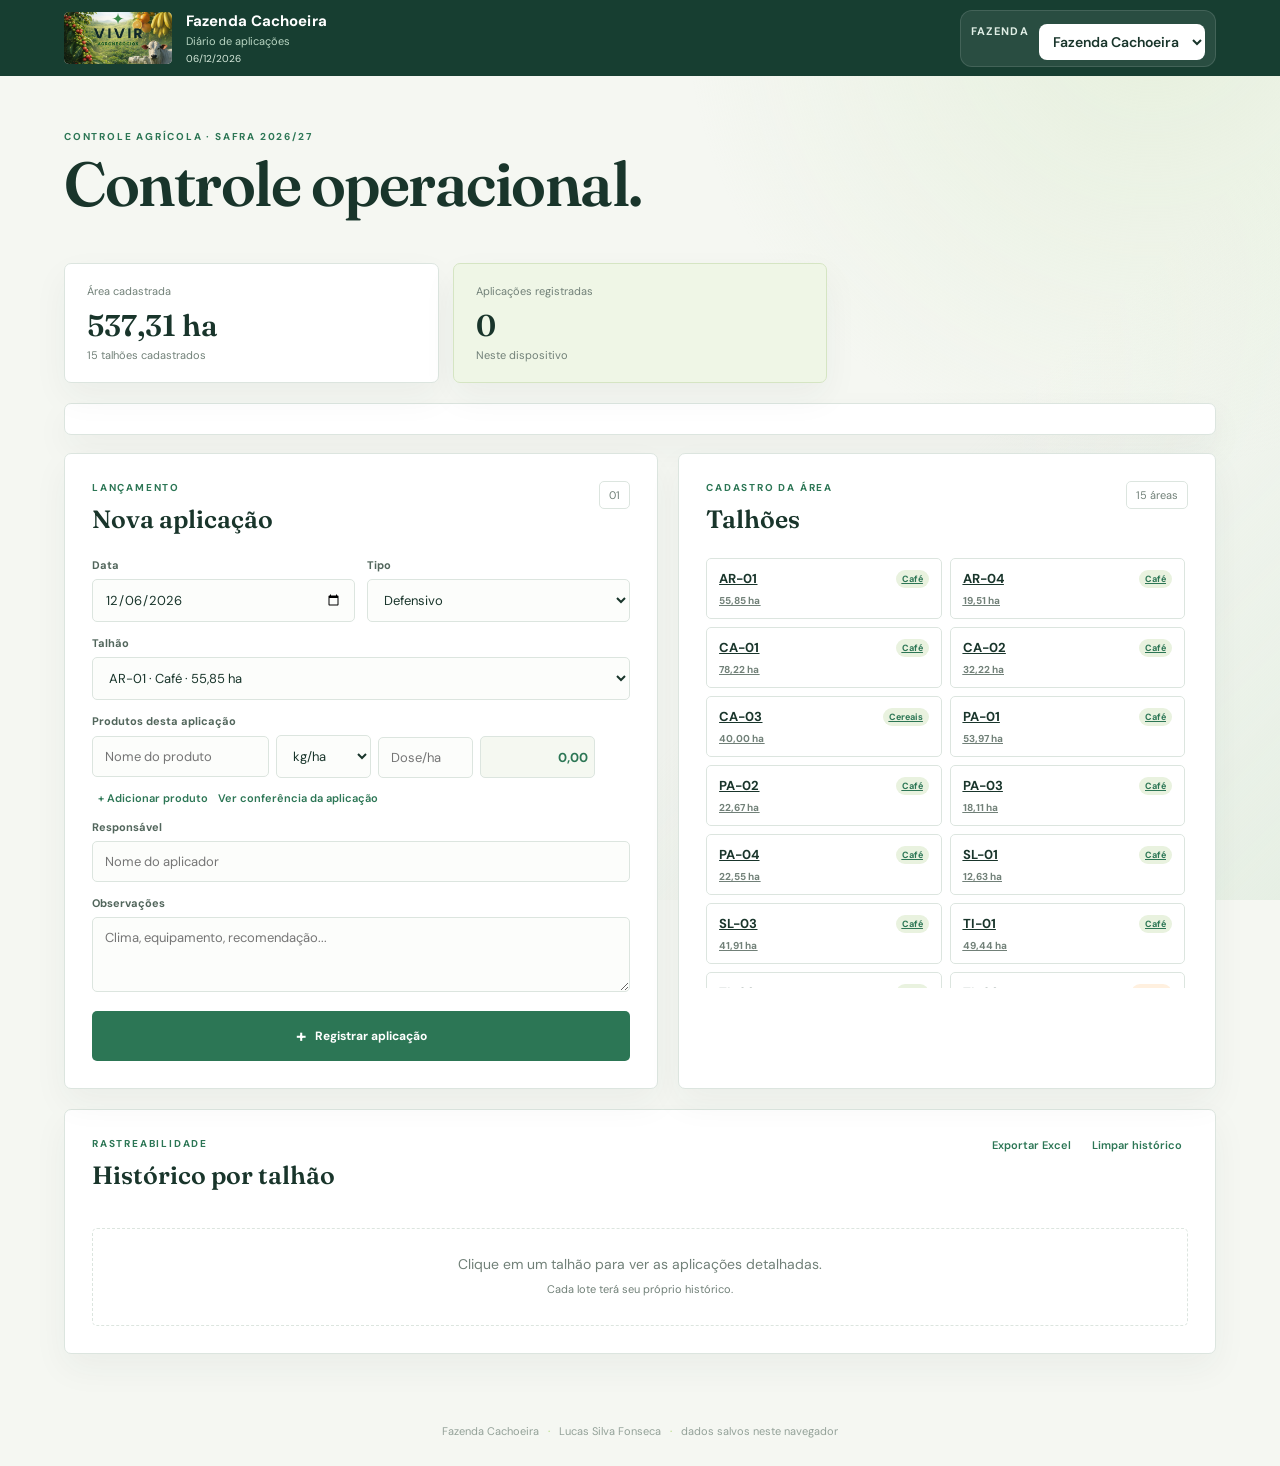
==== index.html @ 56c957b0 "Add files via upload" ====
<!doctype html>
<html lang="pt-BR">
<head>
  <meta charset="UTF-8" />
  <meta name="viewport" content="width=device-width, initial-scale=1.0" />
  <title>Fazenda Cachoeira | Aplicações</title>
  <link rel="stylesheet" href="styles.css?v=20260829-2" />
  <link rel="stylesheet" href="map.css?v=20260829-2" />
</head>
<body>
  <header class="topbar">
    <div class="brand"><img class="brand-logo" src="logo-vivir.jpeg" alt="VIVIR Agronegócios" /><div><strong id="farm-title">Fazenda Cachoeira</strong><small>Diário de aplicações</small><span id="header-date" class="header-date"></span></div></div>
    <div class="farm-switcher"><label for="farm-select">Fazenda</label><select id="farm-select"><option value="cachoeira">Fazenda Cachoeira</option><option value="berrador">Fazenda Berrador</option></select></div>
  </header>
  <main class="shell">
    <section class="intro"><div><p class="eyebrow">CONTROLE AGRÍCOLA · SAFRA 2026/27</p><h1>Controle operacional.</h1></div></section>
    <section class="metrics" aria-label="Resumo da fazenda">
      <article class="metric"><span class="metric-label">Área cadastrada</span><strong id="total-area">497,31 ha</strong><span class="metric-note">14 talhões cadastrados</span></article>
      <article class="metric accent"><span class="metric-label">Aplicações registradas</span><strong id="application-count">0</strong><span class="metric-note">Neste dispositivo</span></article>
    </section>
    <section id="application-status" class="panel application-status" aria-live="polite"></section>
    <div class="content-grid">
      <section class="panel form-panel"><div class="panel-heading"><div><p class="eyebrow">LANÇAMENTO</p><h2>Nova aplicação</h2></div><span class="panel-number">01</span></div>
        <form id="application-form">
          <div class="field-row"><label>Data<input id="date" type="date" required /></label><label>Tipo<select id="type" required><option value="Defensivo">Defensivo</option><option value="Fertilizante">Fertilizante</option><option value="Corretivo">Corretivo</option></select></label></div>
          <label>Talhão<select id="plot" required></select></label>
          <div class="products-heading"><label>Produtos desta aplicação</label></div>
          <div id="product-lines"><div class="product-line"><div class="product-search"><input class="product" type="text" placeholder="Nome do produto" required /></div><select class="unit"><option value="kg/ha">kg/ha</option><option value="L/ha">L/ha</option><option value="g/ha">g/ha</option><option value="mL/ha">mL/ha</option></select><input class="dose" type="number" min="0" step="0.01" placeholder="Dose/ha" required /><strong class="line-total">0,00</strong><button class="remove-product" type="button" hidden>×</button></div></div>
          <button id="add-product" class="text-button add-product-below" type="button">+ Adicionar produto</button>
          <button id="show-check" class="text-button check-button" type="button">Ver conferência da aplicação</button>
          <section id="application-check" class="application-check" hidden aria-live="polite"></section>
          <label>Responsável<input id="responsible" placeholder="Nome do aplicador" /></label>
          <label>Observações<textarea id="notes" rows="3" placeholder="Clima, equipamento, recomendação..." ></textarea></label>
          <button class="primary-button" type="submit"><span>+</span> Registrar aplicação</button>
        </form>
      </section>
      <section class="panel plots-panel"><div class="panel-heading"><div><p class="eyebrow">CADASTRO DA ÁREA</p><h2>Talhões</h2></div><span class="plot-count" id="plot-count">14 áreas</span></div><div class="plot-list" id="plot-list"></div></section>
    </div>
    <section class="panel history-panel"><div class="panel-heading"><div><p class="eyebrow">RASTREABILIDADE</p><h2>Histórico por talhão</h2></div><div class="history-actions"><button id="export-history" class="text-button" type="button">Exportar Excel</button><button id="clear-history" class="text-button" type="button">Limpar histórico</button></div></div><div id="history-plots" class="history-plots"></div><div id="history" class="history-empty">Clique em um talhão para ver as aplicações detalhadas.<br><span>Cada lote terá seu próprio histórico.</span></div></section>
  </main>
  <footer>Fazenda Cachoeira <span>·</span> Lucas Silva Fonseca <span>·</span> dados salvos neste navegador</footer>
  <script src="app.js?v=20260829-2"></script>
</body>
</html>
---- styles.css ----
@import url('https://fonts.googleapis.com/css2?family=DM+Sans:wght@400;500;600;700&family=Fraunces:opsz,wght@9..144,600&display=swap');
:root{--ink:#19352b;--muted:#718078;--line:#dce5df;--paper:#f5f7f2;--white:#fff;--green:#2c7655;--lime:#a9d66b;--orange:#d87b43;--shadow:0 14px 35px #2342330d}*{box-sizing:border-box}body{margin:0;background:var(--paper);color:var(--ink);font:14px 'DM Sans',sans-serif}body:before{content:'';position:fixed;inset:0;pointer-events:none;background:radial-gradient(circle at 90% 0,#dcebcf99,transparent 32%),linear-gradient(135deg,#fff0 65%,#e6efe4 100%)}.topbar{height:76px;background:#173e31;color:#fff;display:flex;align-items:center;justify-content:space-between;padding:0 max(5vw,28px);position:relative}.brand{display:flex;align-items:center;gap:12px}.brand-mark{display:grid;place-items:center;width:38px;height:38px;border-radius:11px;background:var(--lime);color:#1f4935;font-size:12px;font-weight:700}.brand strong,.brand small{display:block}.brand strong{font-size:15px;letter-spacing:.1px}.brand small{color:#a6c8b7;font-size:11px;margin-top:3px}.farm-switcher{display:flex;align-items:center;gap:10px;background:rgba(255,255,255,0.08);border:1px solid rgba(255,255,255,0.12);padding:6px 10px;border-radius:12px}.farm-switcher label{color:#dfeee5;font-size:11px;letter-spacing:0.12em;text-transform:uppercase}.farm-switcher select{background:#fff;border:none;border-radius:8px;padding:8px 10px;color:var(--ink);font:inherit;font-weight:600;outline:none}.farm-switcher select:focus{box-shadow:0 0 0 2px rgba(169,214,107,0.5)}.import-button{border:1px solid #a1c2ac66;color:#e6f2e9;padding:10px 14px;border-radius:7px;font-weight:600;font-size:12px;cursor:pointer}.import-button:hover{background:#ffffff12}.import-button input{display:none}.shell{width:min(1180px,90vw);margin:0 auto;padding:54px 0 70px;position:relative}.intro{display:flex;align-items:flex-end;justify-content:space-between;gap:30px;margin-bottom:35px}.eyebrow{font-size:10px;letter-spacing:1.8px;font-weight:700;color:var(--green);margin:0 0 10px}.intro h1{font:600 clamp(38px,5vw,62px) Fraunces,serif;letter-spacing:-1.5px;margin:0 0 13px;line-height:1}.lede{max-width:560px;color:var(--muted);font-size:16px;line-height:1.55;margin:0}.season-chip{background:#fff;border:1px solid var(--line);padding:12px 15px;border-radius:6px;color:var(--muted);font-size:12px;white-space:nowrap}.live-dot{width:8px;height:8px;background:var(--orange);border-radius:50%;display:inline-block;margin-right:8px}.metrics{display:grid;grid-template-columns:repeat(3,1fr);gap:14px;margin-bottom:20px}.metric{background:var(--white);border:1px solid var(--line);border-radius:7px;padding:20px 22px;box-shadow:var(--shadow)}.metric.accent{background:#eff6e6;border-color:#d5e5c3}.metric-label,.metric-note{display:block;color:var(--muted);font-size:11px}.metric strong{display:block;font:600 30px Fraunces,serif;margin:9px 0 4px}.content-grid{display:grid;grid-template-columns:1.05fr .95fr;gap:20px}.panel{background:var(--white);border:1px solid var(--line);border-radius:7px;box-shadow:var(--shadow)}.form-panel,.plots-panel{padding:27px}.panel-heading{display:flex;align-items:flex-start;justify-content:space-between;margin-bottom:24px}.panel-heading h2{font:600 25px Fraunces,serif;margin:0}.panel-number,.plot-count{font-size:11px;color:var(--muted);border:1px solid var(--line);padding:6px 9px;border-radius:5px}.field-row{display:grid;grid-template-columns:1fr 1fr;gap:12px}label{display:block;font-size:11px;font-weight:700;color:#52665c;margin-bottom:14px}input,select,textarea{display:block;width:100%;border:1px solid var(--line);border-radius:5px;background:#fcfdfb;padding:11px 12px;color:var(--ink);font:13px 'DM Sans',sans-serif;margin-top:7px;outline:none}textarea{resize:vertical}input:focus,select:focus,textarea:focus{border-color:var(--green);box-shadow:0 0 0 3px #2c765515}#product-lines{display:grid;gap:12px}.product-line{display:grid;grid-template-columns:minmax(0,2.2fr) 110px 120px 82px 36px;gap:12px;align-items:end}.product-search{display:flex;flex-direction:column}.product-line .unit,.product-line .dose,.product-line .line-total,.product-line .remove-product{align-self:end}.product-line .line-total{display:flex;align-items:center;justify-content:flex-end;min-height:42px;padding:0 6px 0 0;font-size:13px;font-weight:700;color:var(--green)}.product-line .remove-product{width:36px;height:36px;border:1px solid var(--line);border-radius:5px;background:#fff;color:var(--muted);font-size:18px;cursor:pointer}.dose-box{display:grid;grid-template-columns:1fr 1fr;gap:12px;align-items:start}.total-box{height:65px;background:#f0f6ea;border:1px dashed #b8d29c;border-radius:5px;margin-top:20px;padding:9px 12px}.total-box span{font-size:10px;color:var(--green);display:block}.total-box strong{display:block;font:600 21px Fraunces,serif;margin-top:4px}.primary-button{border:0;background:var(--green);color:#fff;border-radius:5px;padding:13px 16px;font:700 12px 'DM Sans',sans-serif;cursor:pointer;width:100%;margin-top:5px}.primary-button:hover{background:#205e42}.primary-button span{font-size:18px;vertical-align:-2px;margin-right:6px}.plot-list{display:grid;grid-template-columns:1fr 1fr;gap:8px;max-height:430px;overflow:auto;padding-right:3px}.plot-card{border:1px solid var(--line);border-radius:5px;padding:11px 12px;cursor:pointer;transition:.15s}.plot-card:hover,.plot-card.selected{border-color:#8fbe6c;background:#f4f9ee}.plot-card-head{display:flex;align-items:center;justify-content:space-between;gap:8px}.plot-card strong{display:block;font-size:13px;line-height:1.3}.plot-card small{display:block;color:var(--muted);font-size:10px;margin-top:6px}.crop-tag{font-size:9px;font-weight:700;border-radius:10px;padding:3px 6px;background:#e9f2df;color:var(--green)}.crop-tag.citrus{background:#fff0df;color:#a65d27}.history-panel{margin-top:20px;padding:27px}.text-button{background:none;border:0;color:var(--green);font:600 11px 'DM Sans',sans-serif;cursor:pointer}.history-empty{text-align:center;color:var(--muted);padding:24px;border:1px dashed var(--line);border-radius:5px;line-height:1.7}.history-empty span{font-size:11px}.history-row{display:grid;grid-template-columns:100px 1fr 120px 120px 100px;gap:15px;align-items:center;padding:14px 0;border-bottom:1px solid var(--line)}.history-row:last-child{border:0}.history-row small{color:var(--muted);font-size:11px}.history-row strong{font-size:13px}.history-dose{text-align:right;font-weight:700;color:var(--green)}footer{text-align:center;color:#93a198;font-size:11px;padding:0 0 28px}footer span{margin:0 6px;color:var(--lime)}@media(max-width:780px){.shell{width:min(94vw,560px);padding-top:35px}.intro{display:block}.season-chip{display:inline-block;margin-top:24px}.metrics{grid-template-columns:1fr}.content-grid{grid-template-columns:1fr}.plot-list{max-height:none}.history-row{grid-template-columns:1fr 1fr}.history-dose{text-align:left}.history-row small:last-child{grid-column:2}.topbar{padding:0 18px}.import-button{padding:9px}.brand strong{font-size:13px}}
---- map.css ----
.products-heading{display:flex;justify-content:space-between;align-items:center}.products-heading label{margin-bottom:0}.product-line{display:grid;grid-template-columns:minmax(0,1.45fr) .78fr .78fr .95fr 28px;gap:7px;margin:7px 0 10px;align-items:center}.product-line input,.product-line select{margin-top:0}.product-search{min-width:0}.product-search small{display:block;color:var(--muted);font-size:9px;margin:5px 0}.line-total{height:40px;display:flex;align-items:center;padding:0 10px;border:1px solid var(--line);border-radius:5px;background:#f5f8f1;color:var(--green);font-size:12px;white-space:nowrap}.remove-product{border:1px solid var(--line);background:#fff;color:#a55b45;border-radius:4px;cursor:pointer;font-size:18px}.add-product-below{margin:0 0 14px}.history-actions{display:flex;gap:9px;align-items:center}.history-actions select{width:auto;margin:0;padding:7px 9px;font-size:11px}@media(max-width:780px){.products-heading{align-items:flex-start}.product-line{grid-template-columns:1fr 1fr}.product-search{grid-column:1 / -1}.line-total{grid-column:1}.remove-product{height:40px}}
.satellite-panel{margin-bottom:20px}.map-source{font-size:11px;color:var(--muted);border:1px solid var(--line);padding:8px 10px;border-radius:5px}.geo-map{height:480px;border-radius:8px;overflow:hidden;border:1px solid #cbd8c8;background:#dfe8df}.geo-map .leaflet-popup-content-wrapper{border-radius:6px}.geo-map .leaflet-popup-content{font:12px 'DM Sans',sans-serif;line-height:1.55}.geo-map .leaflet-popup-content strong{font-size:14px;color:var(--ink)}.geo-map .leaflet-popup-content small{color:var(--muted)}.geo-map .leaflet-popup-content span{color:var(--green)}@media(max-width:780px){.geo-map{height:360px}.map-source{font-size:10px}}
.history-plots{display:grid;grid-template-columns:repeat(6,1fr);gap:8px;margin:-4px 0 18px}.history-plot{border:1px solid var(--line);background:#fbfdf9;border-radius:6px;text-align:left;padding:10px;cursor:pointer;color:var(--ink);transition:.15s}.history-plot:hover,.history-plot.selected{border-color:#75a85e;background:#edf6e7;transform:translateY(-2px)}.history-plot strong,.history-plot small,.history-plot span{display:block}.history-plot strong{font-size:12px}.history-plot small{font-size:10px;color:var(--muted);margin-top:4px}.history-plot span{font-size:9px;color:var(--green);margin-top:7px}.history-detail-heading{display:flex;justify-content:space-between;align-items:end;border-bottom:1px solid var(--line);padding:0 0 15px;margin-bottom:2px}.history-detail-heading h3{font:600 23px Fraunces,serif;margin:0}.history-detail-heading>strong{font-size:12px;color:var(--green)}@media(max-width:780px){.history-plots{grid-template-columns:repeat(3,1fr)}.history-detail-heading{display:block}.history-detail-heading>strong{display:block;margin-top:8px}.history-actions{flex-wrap:wrap}}
.brand-logo{width:108px;height:52px;object-fit:cover;object-position:center 42%;border-radius:5px;background:#f6f5ee}.brand{gap:14px}.topbar{background:#173e31}.brand small{color:#b8d5c2}@media(max-width:780px){.brand-logo{width:86px;height:43px}.brand{gap:8px}}
.header-date{display:block;color:#d7eadc;font-size:10px;margin-top:4px}
.check-button{margin:2px 0 10px;padding-left:0}.application-check{border:1px solid var(--line);border-radius:6px;background:#fbfdf9;padding:12px;margin:0 0 16px}.check-heading{display:flex;justify-content:space-between;gap:12px;border-bottom:1px solid var(--line);padding-bottom:8px;margin-bottom:4px}.check-heading small{color:var(--muted)}.check-row{display:grid;grid-template-columns:1.2fr .8fr 1.4fr;gap:10px;padding:9px 0;border-bottom:1px solid #edf1eb;font-size:11px;align-items:center}.check-row:last-child{border-bottom:0}.check-row span{color:var(--muted)}.check-row b{color:var(--green)}@media(max-width:780px){.check-row{grid-template-columns:1fr 1fr}.check-row span:last-child{grid-column:1 / -1}}
.plots-panel .plot-card,.plots-panel .plot-card strong,.plots-panel .plot-card small,.plots-panel .plot-card .crop-tag{font-weight:700;text-decoration:underline}
.application-status{border-top:1px solid var(--line);border-bottom:1px solid var(--line);padding:14px 0 16px;margin:0 0 18px}.status-heading{display:flex;justify-content:space-between;align-items:center;gap:12px;margin-bottom:10px;color:var(--ink);font-size:12px;font-weight:700}.status-heading small{color:var(--muted);font-size:10px;font-weight:400}.status-dot{display:inline-block;width:8px;height:8px;border-radius:50%;margin:0 4px 0 10px}.status-dot.recent{background:#6fae5a}.status-dot.overdue{background:#c95748}.status-grid{display:grid;grid-template-columns:repeat(6,1fr);gap:8px}.status-card{border:1px solid var(--line);border-left:4px solid #cbd5c8;background:#fbfdf9;border-radius:5px;padding:9px 8px;min-width:0}.status-card.recent{border-left-color:#6fae5a}.status-card.overdue{border-left-color:#c95748;background:#fff5f2}.status-card strong,.status-card small,.status-card span{display:block;overflow:hidden;text-overflow:ellipsis;white-space:nowrap}.status-card strong{font-size:11px}.status-card small{color:var(--muted);font-size:9px;margin-top:5px}.status-card span{color:#4b8b4a;font-size:9px;margin-top:6px}.status-card.overdue span{color:#b84d42}.status-card.pending span{display:none}@media(max-width:780px){.status-heading{display:block}.status-heading small{display:block;margin-top:7px}.status-grid{grid-template-columns:repeat(3,1fr)}}
.map-panel{padding:30px;margin-bottom:20px;background:linear-gradient(145deg,#ffffff 0%,#f8fbf4 100%)}.map-panel .panel-heading{align-items:center;margin-bottom:18px}.map-panel .panel-heading h2{font-size:28px}.map-legend{display:flex;gap:16px;color:var(--muted);font-size:11px;align-items:center}.map-legend span{white-space:nowrap}.legend-dot{display:inline-block;width:9px;height:9px;border-radius:3px;margin-right:5px;background:#e8eee7;vertical-align:-1px}.legend-dot.applied{background:#6fae5a}.plot-map{display:grid;grid-template-columns:repeat(8,1fr);grid-auto-rows:76px;gap:7px;padding:18px;background:#dfead9;border:1px solid #cbdcc3;border-radius:10px;min-height:220px;background-image:linear-gradient(30deg,#ffffff38 12%,transparent 12.5%,transparent 87%,#ffffff38 87.5%,#ffffff38),linear-gradient(150deg,#ffffff38 12%,transparent 12.5%,transparent 87%,#ffffff38 87.5%,#ffffff38);background-size:32px 54px}.map-plot{border:1px solid #b9cbb3;background:#fbfdf9;color:#294d38;border-radius:7px;padding:10px;cursor:pointer;display:flex;flex-direction:column;justify-content:space-between;text-align:left;transition:transform .16s,box-shadow .16s,border-color .16s;min-width:0;box-shadow:0 2px 4px #3151380d}.map-plot:hover{transform:translateY(-3px);box-shadow:0 8px 16px #3151381f;border-color:#79a963}.map-plot strong{font-size:12px;letter-spacing:.2px}.map-plot small{font-size:10px;color:#718c76;white-space:nowrap;overflow:hidden;text-overflow:ellipsis}.map-plot .map-area{font-size:11px;color:#426c4d;font-weight:700}.map-plot.applied{background:#6fae5a;border-color:#4d9149;color:#fff;box-shadow:0 5px 12px #4d914944}.map-plot.applied small,.map-plot.applied .map-area{color:#e4f1dc}.map-plot.citrus{grid-column:7 / span 2;grid-row:3 / span 2;background:#fff5e8;border-color:#e3bd8f;color:#8c5726}.map-plot.citrus.applied{background:#db914f;border-color:#ba7134;color:#fff}.map-help{color:var(--muted);font-size:11px;margin:13px 0 0}.map-help strong{color:var(--green)}@media(max-width:780px){.map-panel{padding:22px}.map-panel .panel-heading{align-items:flex-start}.map-legend{display:none}.plot-map{grid-template-columns:repeat(4,1fr);grid-auto-rows:72px;padding:10px;gap:5px}.map-plot.citrus{grid-column:3 / span 2;grid-row:auto}}
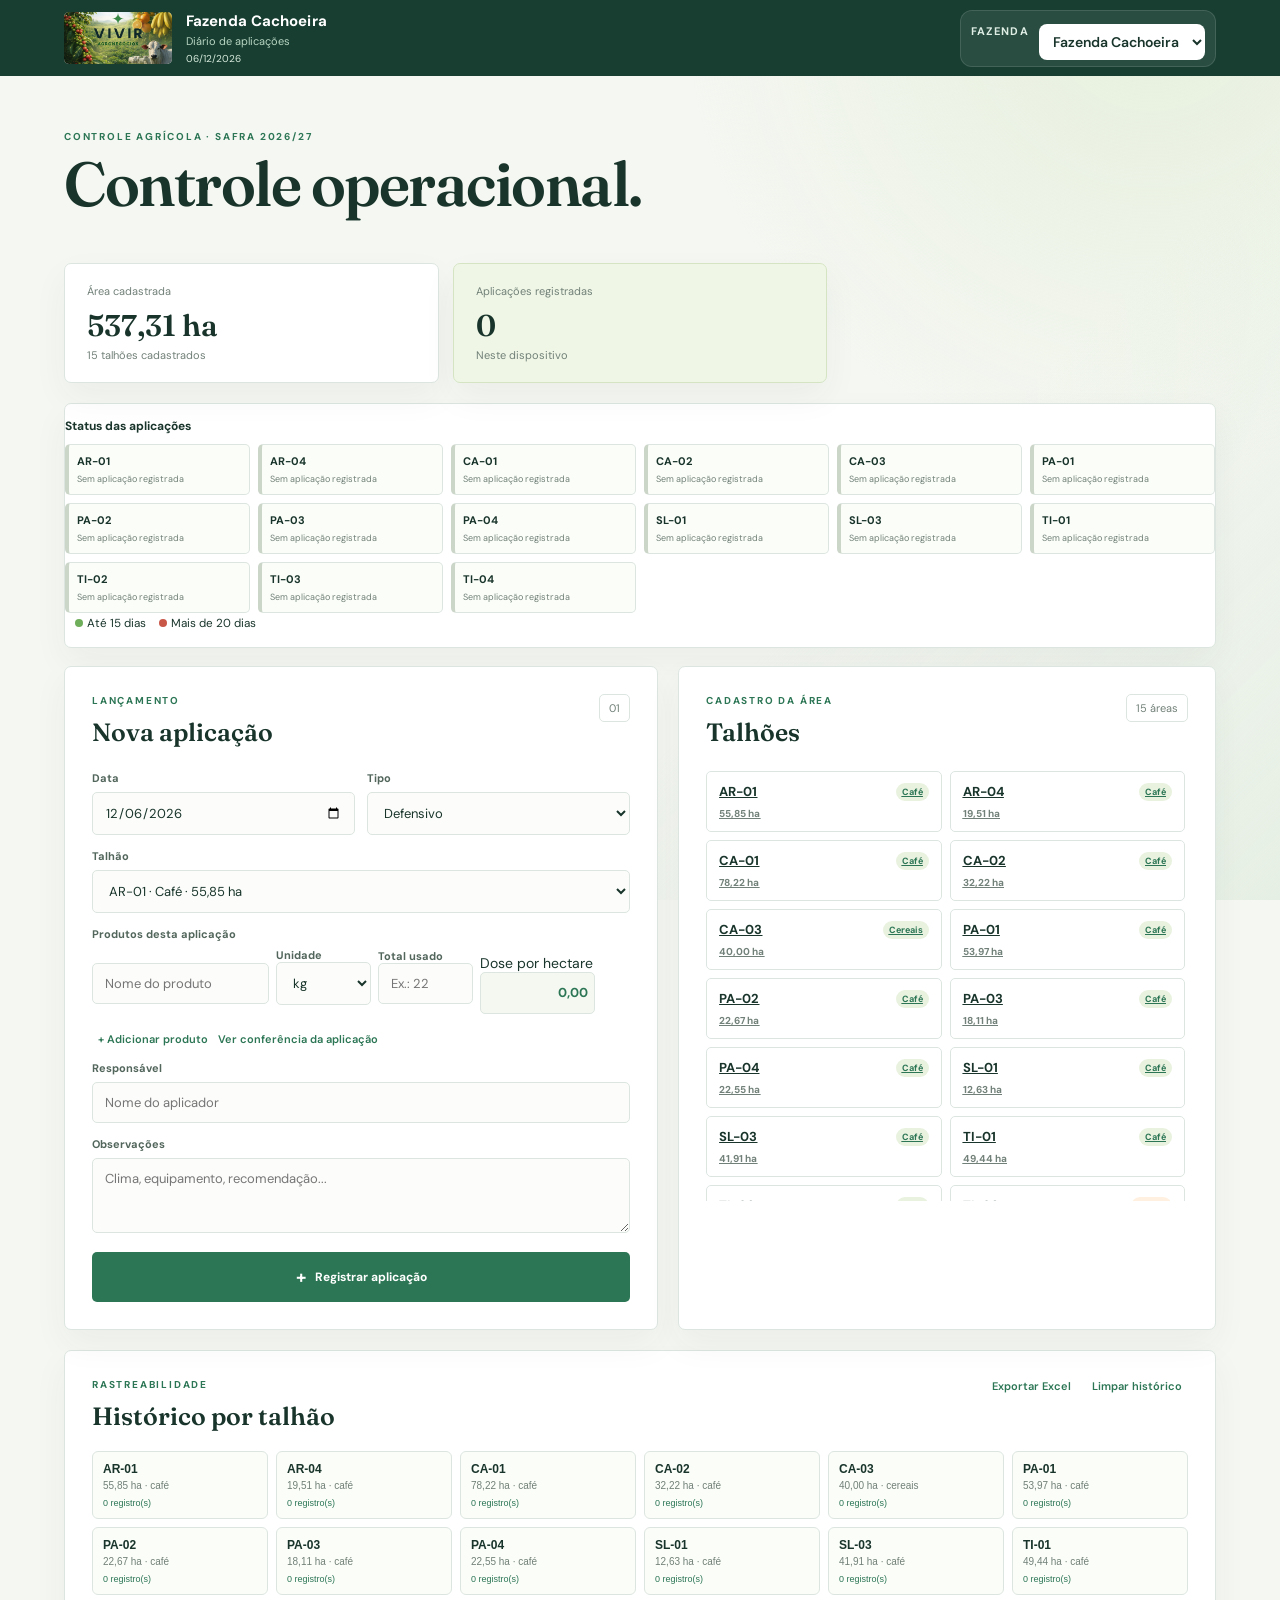
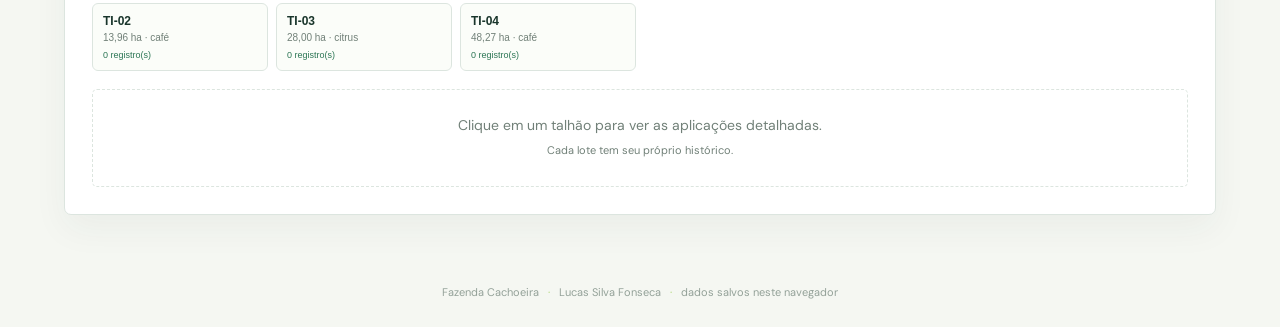
==== commit add1ae49: "Add files via upload" ====
--- a/index.html
+++ b/index.html
@@ -25,7 +25,7 @@
           <div class="field-row"><label>Data<input id="date" type="date" required /></label><label>Tipo<select id="type" required><option value="Defensivo">Defensivo</option><option value="Fertilizante">Fertilizante</option><option value="Corretivo">Corretivo</option></select></label></div>
           <label>Talhão<select id="plot" required></select></label>
           <div class="products-heading"><label>Produtos desta aplicação</label></div>
-          <div id="product-lines"><div class="product-line"><div class="product-search"><input class="product" type="text" placeholder="Nome do produto" required /></div><select class="unit"><option value="kg/ha">kg/ha</option><option value="L/ha">L/ha</option><option value="g/ha">g/ha</option><option value="mL/ha">mL/ha</option></select><input class="dose" type="number" min="0" step="0.01" placeholder="Dose/ha" required /><strong class="line-total">0,00</strong><button class="remove-product" type="button" hidden>×</button></div></div>
+          <div id="product-lines"><div class="product-line"><div class="product-search"><input class="product" type="text" placeholder="Nome do produto" required /></div><label class="product-field">Unidade<select class="unit"><option value="kg">kg</option><option value="L">L</option><option value="g">g</option><option value="mL">mL</option></select></label><label class="product-field">Total usado<input class="total-used" type="number" min="0" step="0.01" placeholder="Ex.: 22" required /></label><div class="product-total"><span>Dose por hectare</span><strong class="line-total">0,00</strong></div><button class="remove-product" type="button" hidden>×</button></div></div>
           <button id="add-product" class="text-button add-product-below" type="button">+ Adicionar produto</button>
           <button id="show-check" class="text-button check-button" type="button">Ver conferência da aplicação</button>
           <section id="application-check" class="application-check" hidden aria-live="polite"></section>
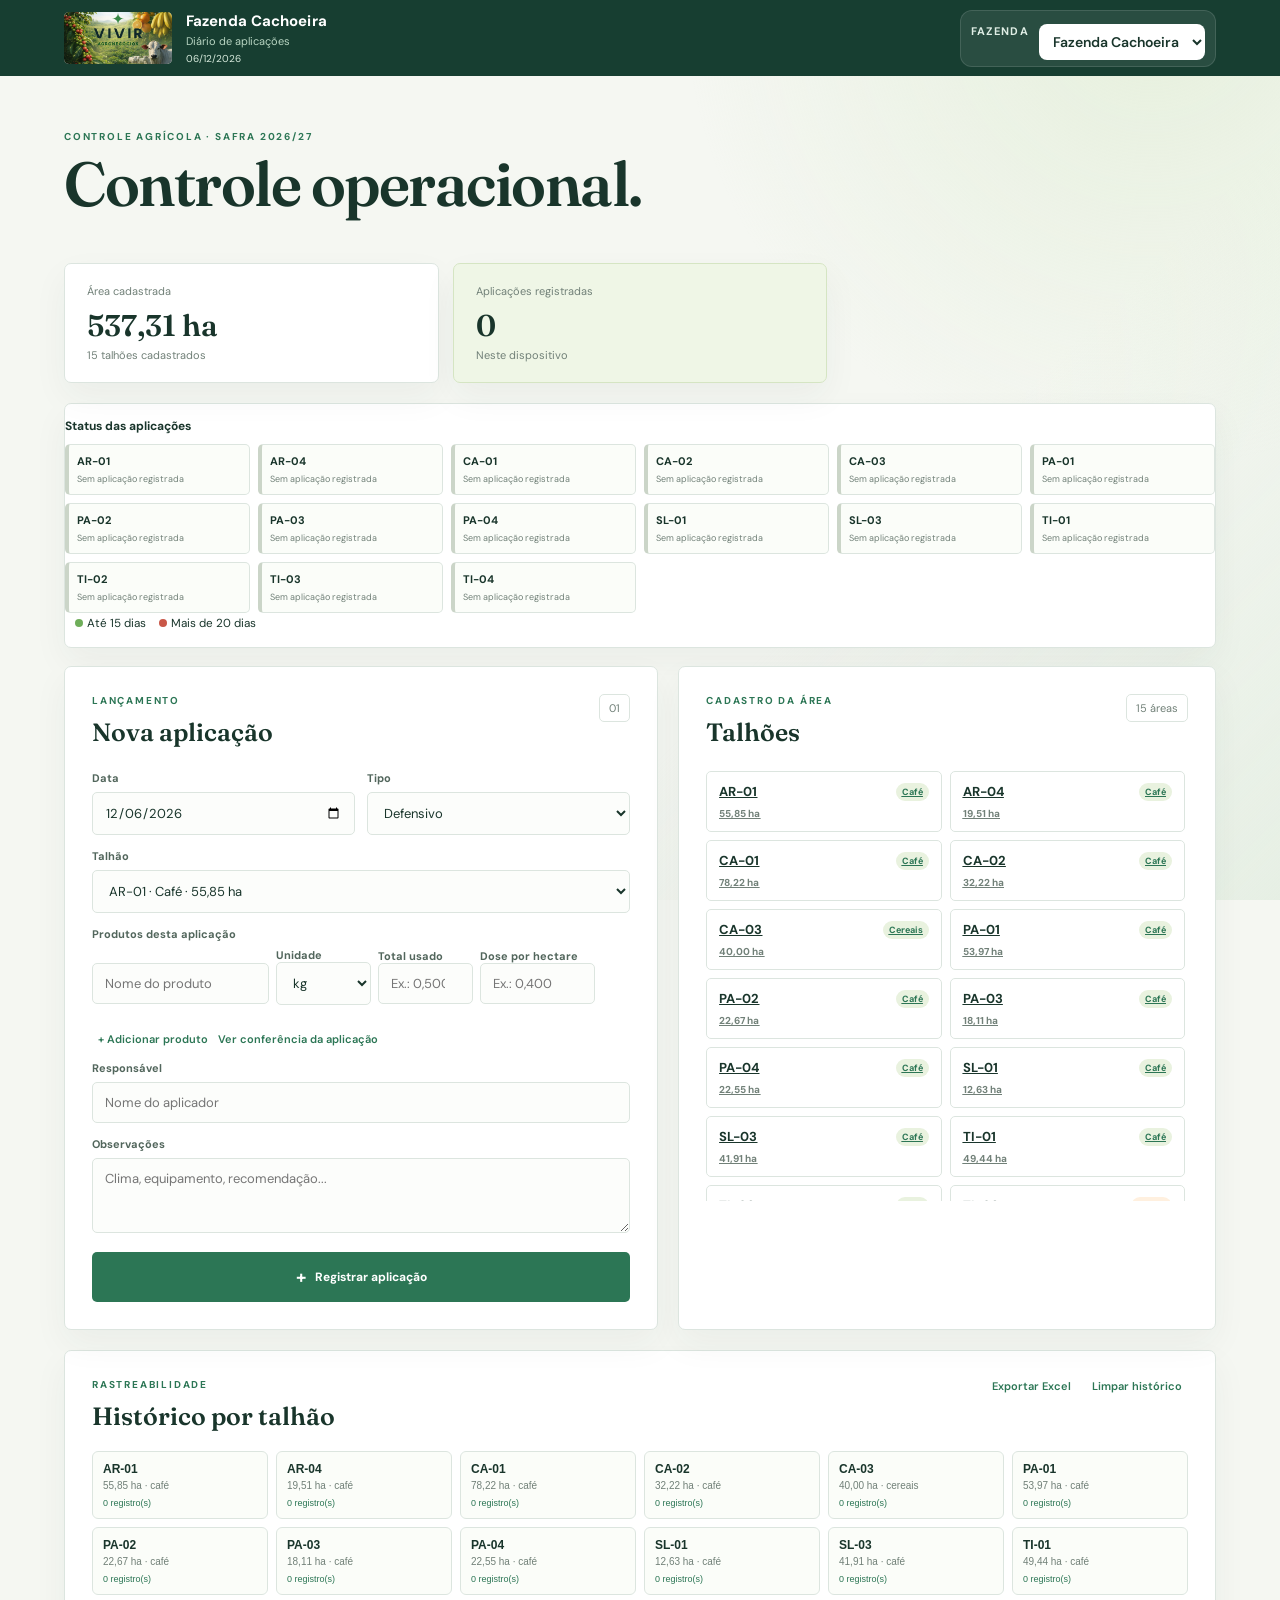
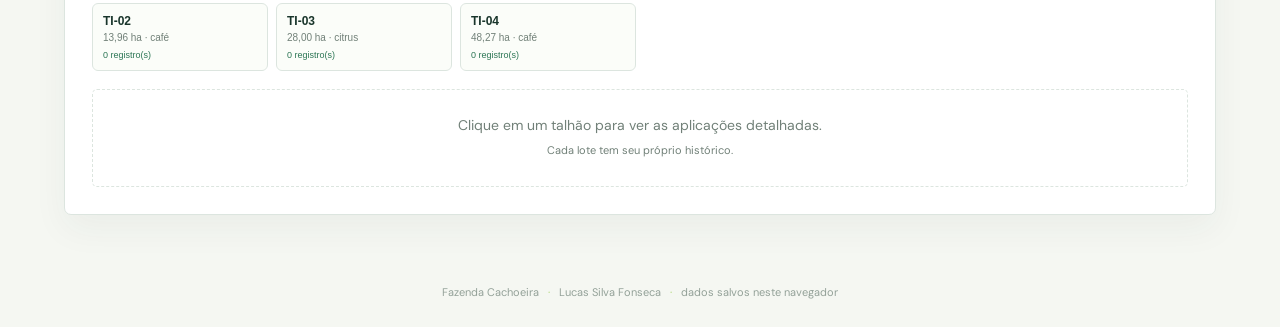
==== commit 49ae664e: "Add files via upload" ====
--- a/index.html
+++ b/index.html
@@ -6,6 +6,7 @@
   <title>Fazenda Cachoeira | Aplicações</title>
   <link rel="stylesheet" href="styles.css?v=20260829-2" />
   <link rel="stylesheet" href="map.css?v=20260829-2" />
+  <link rel="stylesheet" href="history.css?v=20260903-1" />
 </head>
 <body>
   <header class="topbar">
@@ -25,7 +26,7 @@
           <div class="field-row"><label>Data<input id="date" type="date" required /></label><label>Tipo<select id="type" required><option value="Defensivo">Defensivo</option><option value="Fertilizante">Fertilizante</option><option value="Corretivo">Corretivo</option></select></label></div>
           <label>Talhão<select id="plot" required></select></label>
           <div class="products-heading"><label>Produtos desta aplicação</label></div>
-          <div id="product-lines"><div class="product-line"><div class="product-search"><input class="product" type="text" placeholder="Nome do produto" required /></div><label class="product-field">Unidade<select class="unit"><option value="kg">kg</option><option value="L">L</option><option value="g">g</option><option value="mL">mL</option></select></label><label class="product-field">Total usado<input class="total-used" type="number" min="0" step="0.01" placeholder="Ex.: 22" required /></label><div class="product-total"><span>Dose por hectare</span><strong class="line-total">0,00</strong></div><button class="remove-product" type="button" hidden>×</button></div></div>
+          <div id="product-lines"><div class="product-line"><div class="product-search"><input class="product" type="text" placeholder="Nome do produto" required /></div><label class="product-field">Unidade<select class="unit"><option value="kg">kg</option><option value="L">L</option><option value="g">g</option><option value="mL">mL</option></select></label><label class="product-field">Total usado<input class="total-used" type="number" min="0" step="0.001" placeholder="Ex.: 0,500" required /></label><label class="product-field">Dose por hectare<input class="dose" type="number" min="0" step="0.001" placeholder="Ex.: 0,400" required /></label><button class="remove-product" type="button" hidden>×</button></div></div>
           <button id="add-product" class="text-button add-product-below" type="button">+ Adicionar produto</button>
           <button id="show-check" class="text-button check-button" type="button">Ver conferência da aplicação</button>
           <section id="application-check" class="application-check" hidden aria-live="polite"></section>
--- a/history.css
+++ b/history.css
@@ -0,0 +1,95 @@
+.history-products {
+  width: 100%;
+  margin-top: 18px;
+  overflow-x: auto;
+}
+
+.history-products-table {
+  width: 100%;
+  min-width: 560px;
+  border-collapse: separate;
+  border-spacing: 0;
+  overflow: hidden;
+  border: 1px solid #d8e5dc;
+  border-radius: 12px;
+  background: #fbfdf9;
+  box-shadow: 0 8px 20px rgba(25, 53, 43, 0.06);
+  table-layout: fixed;
+}
+
+.history-products-table th,
+.history-products-table td {
+  padding: 13px 16px;
+  text-align: left;
+  vertical-align: middle;
+  border-bottom: 1px solid #e5eee7;
+}
+
+.history-products-table th {
+  background: #edf5ee;
+  color: #2c7655;
+  font-size: 11px;
+  font-weight: 700;
+  letter-spacing: 0.08em;
+  text-transform: uppercase;
+}
+
+.history-products-table th:nth-child(1),
+.history-products-table td:nth-child(1) { width: 46%; }
+.history-products-table th:nth-child(2),
+.history-products-table td:nth-child(2) { width: 29%; }
+.history-products-table th:nth-child(3),
+.history-products-table td:nth-child(3) { width: 25%; }
+
+.history-products-table td {
+  color: #23483a;
+  font-size: 14px;
+  font-weight: 600;
+  overflow-wrap: anywhere;
+}
+
+.history-products-table td:nth-child(2),
+.history-products-table td:nth-child(3) {
+  white-space: nowrap;
+  font-variant-numeric: tabular-nums;
+}
+
+.history-products-table td:last-child {
+  color: #2c7655;
+  font-weight: 700;
+}
+
+.history-products-table tr:last-child td { border-bottom: 0; }
+
+.history-row {
+  display: grid;
+  grid-template-columns: 125px minmax(150px, 0.45fr) minmax(0, 1.55fr);
+  align-items: start;
+  gap: 22px;
+  padding: 24px 0;
+  border-bottom: 1px solid #dce5df;
+}
+
+.history-row > small {
+  color: #718078;
+  font-weight: 600;
+  padding-top: 14px;
+}
+
+.history-row > div:nth-child(2) {
+  padding-top: 10px;
+}
+
+@media (max-width: 720px) {
+  .history-row {
+    grid-template-columns: 1fr;
+    gap: 8px;
+  }
+
+  .history-row > small,
+  .history-row > div:nth-child(2) { padding-top: 0; }
+
+  .history-products-table {
+    min-width: 500px;
+  }
+}
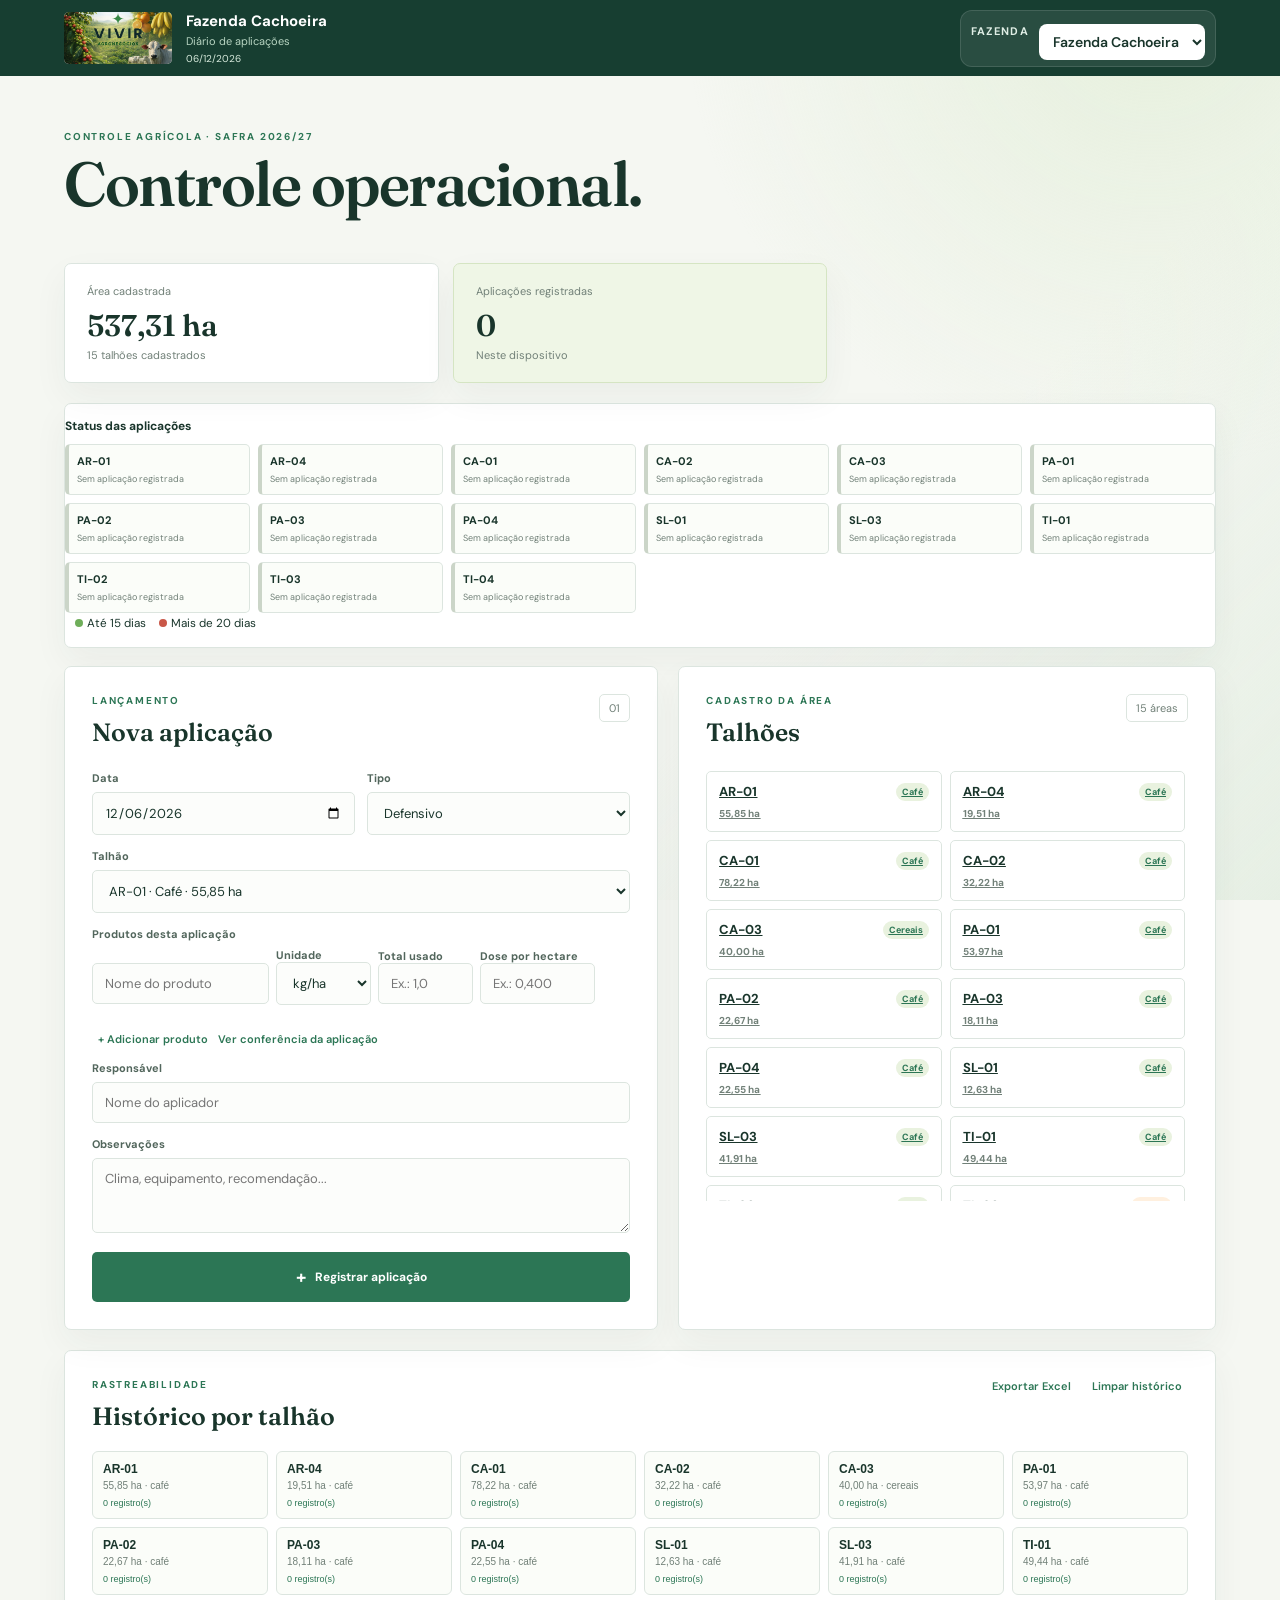
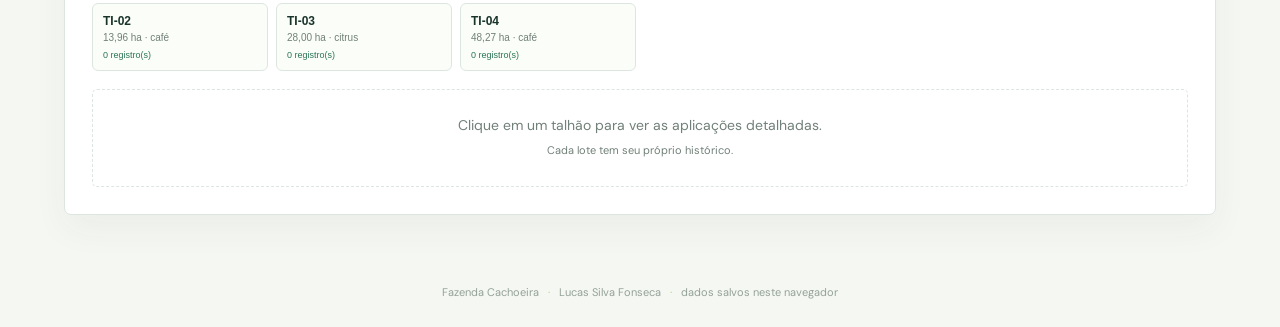
==== commit dfef5faf: "Add files via upload" ====
--- a/index.html
+++ b/index.html
@@ -26,7 +26,7 @@
           <div class="field-row"><label>Data<input id="date" type="date" required /></label><label>Tipo<select id="type" required><option value="Defensivo">Defensivo</option><option value="Fertilizante">Fertilizante</option><option value="Corretivo">Corretivo</option></select></label></div>
           <label>Talhão<select id="plot" required></select></label>
           <div class="products-heading"><label>Produtos desta aplicação</label></div>
-          <div id="product-lines"><div class="product-line"><div class="product-search"><input class="product" type="text" placeholder="Nome do produto" required /></div><label class="product-field">Unidade<select class="unit"><option value="kg">kg</option><option value="L">L</option><option value="g">g</option><option value="mL">mL</option></select></label><label class="product-field">Total usado<input class="total-used" type="number" min="0" step="0.001" placeholder="Ex.: 0,500" required /></label><label class="product-field">Dose por hectare<input class="dose" type="number" min="0" step="0.001" placeholder="Ex.: 0,400" required /></label><button class="remove-product" type="button" hidden>×</button></div></div>
+          <div id="product-lines"><div class="product-line"><div class="product-search"><input class="product" type="text" placeholder="Nome do produto" required /></div><label class="product-field">Unidade<select class="unit"><option value="L">L/ha</option><option value="kg" selected>kg/ha</option><option value="gr">gr/ha</option><option value="mL">mL/ha</option></select></label><label class="product-field">Total usado<input class="total-used" type="number" min="0" step="0.001" placeholder="Ex.: 1,0" required /></label><label class="product-field">Dose por hectare<input class="dose" type="number" min="0" step="0.001" placeholder="Ex.: 0,400" required /></label><button class="remove-product" type="button" hidden>×</button></div></div>
           <button id="add-product" class="text-button add-product-below" type="button">+ Adicionar produto</button>
           <button id="show-check" class="text-button check-button" type="button">Ver conferência da aplicação</button>
           <section id="application-check" class="application-check" hidden aria-live="polite"></section>
--- a/history.css
+++ b/history.css
@@ -80,6 +80,28 @@
   padding-top: 10px;
 }
 
+.edit-history-button {
+  display: block;
+  margin-top: 12px;
+  border: 1px solid #b8d4c1;
+  border-radius: 7px;
+  padding: 6px 10px;
+  background: #f2f8f3;
+  color: #2c7655;
+  font: inherit;
+  font-size: 12px;
+  font-weight: 700;
+  cursor: pointer;
+}
+
+.edit-history-button:hover {
+  background: #e3f0e5;
+}
+
+.public-readonly .edit-history-button {
+  display: none;
+}
+
 @media (max-width: 720px) {
   .history-row {
     grid-template-columns: 1fr;
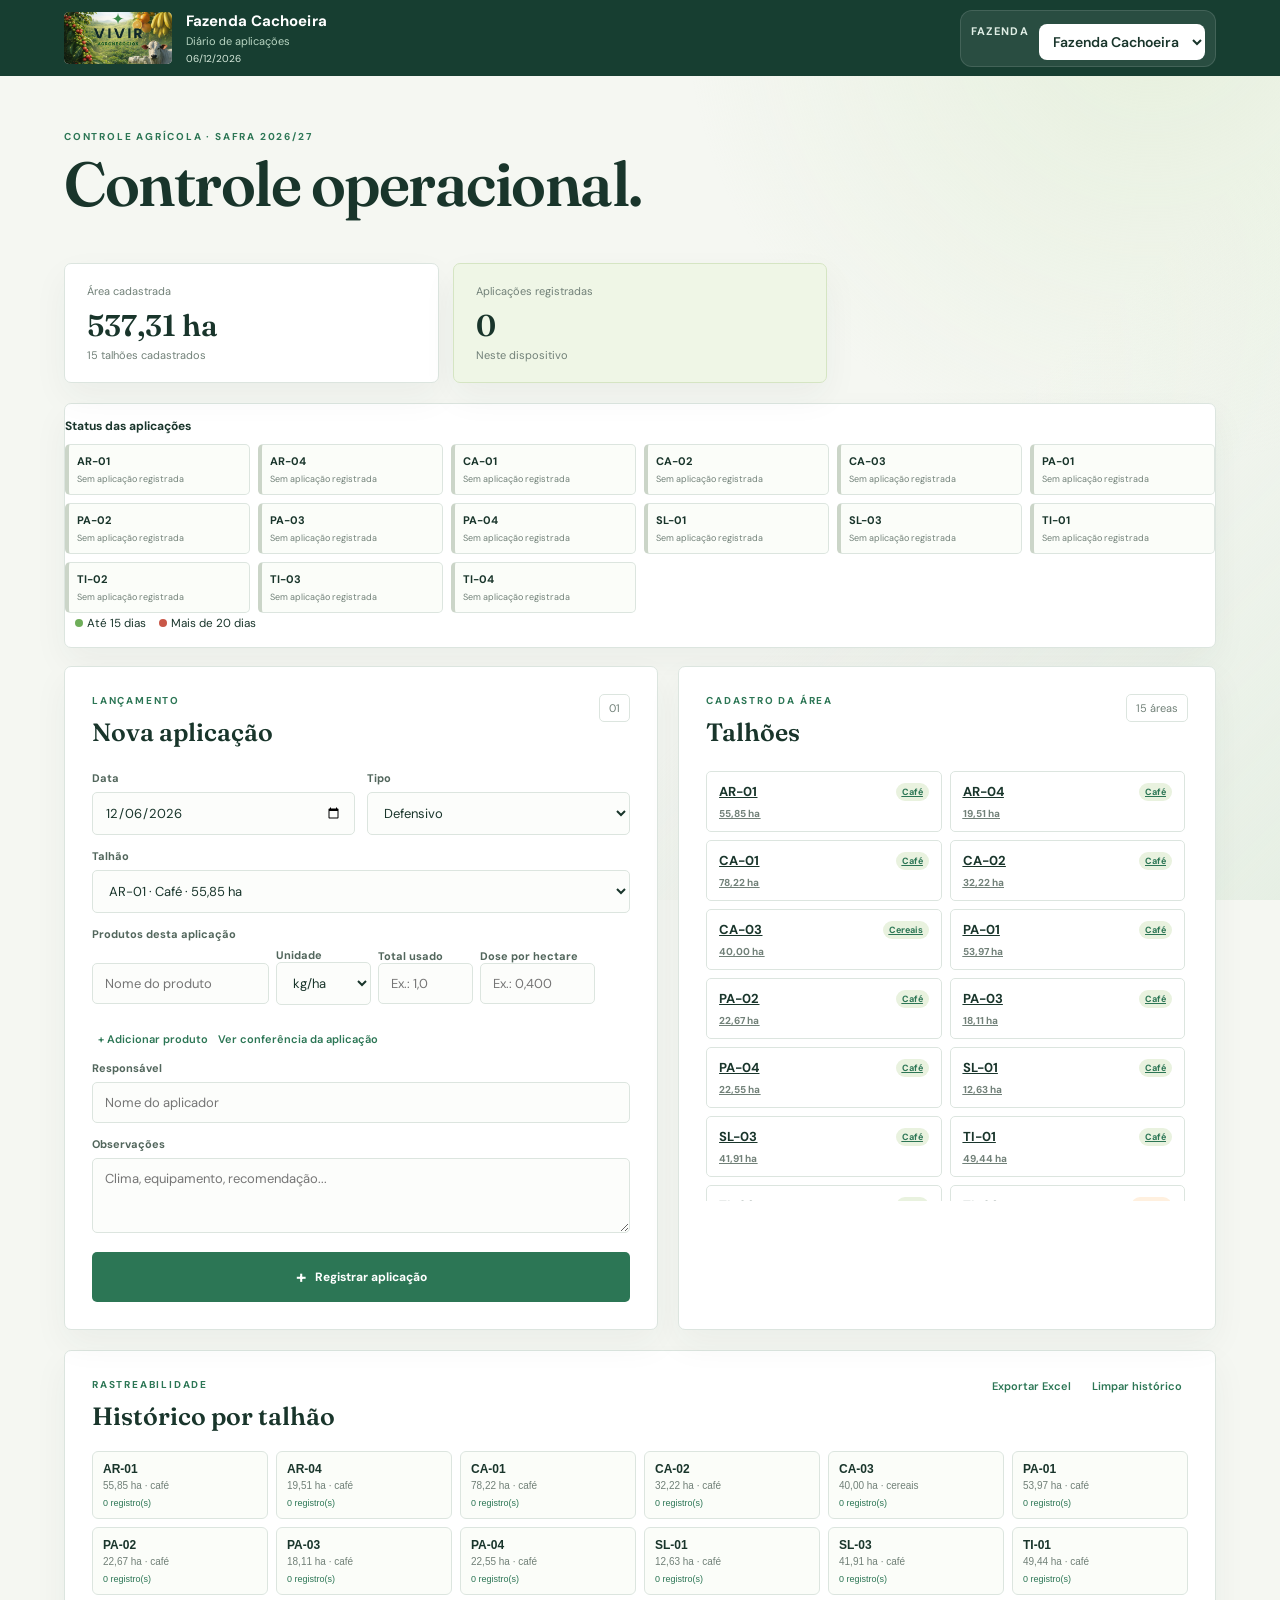
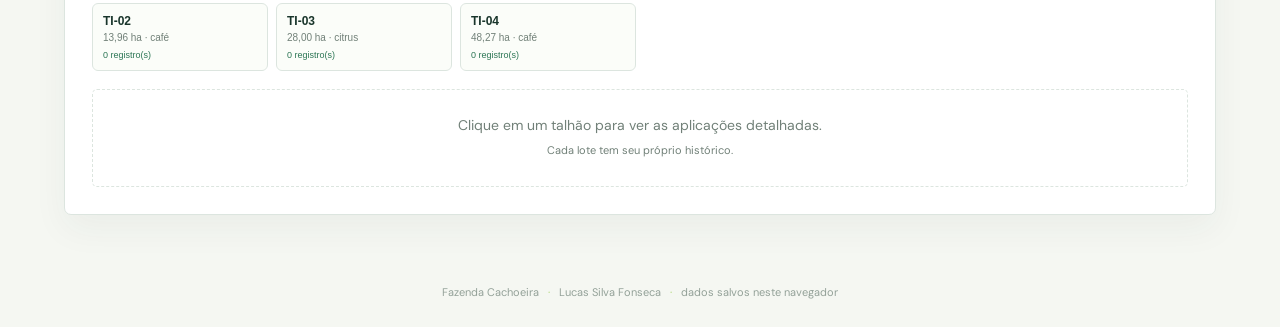
==== commit 4fcf260b: "Add files via upload" ====
--- a/index.html
+++ b/index.html
@@ -40,6 +40,6 @@
     <section class="panel history-panel"><div class="panel-heading"><div><p class="eyebrow">RASTREABILIDADE</p><h2>Histórico por talhão</h2></div><div class="history-actions"><button id="export-history" class="text-button" type="button">Exportar Excel</button><button id="clear-history" class="text-button" type="button">Limpar histórico</button></div></div><div id="history-plots" class="history-plots"></div><div id="history" class="history-empty">Clique em um talhão para ver as aplicações detalhadas.<br><span>Cada lote terá seu próprio histórico.</span></div></section>
   </main>
   <footer>Fazenda Cachoeira <span>·</span> Lucas Silva Fonseca <span>·</span> dados salvos neste navegador</footer>
-  <script src="app.js?v=20260829-2"></script>
+  <script src="app.js?v=20260903-4"></script>
 </body>
 </html>
